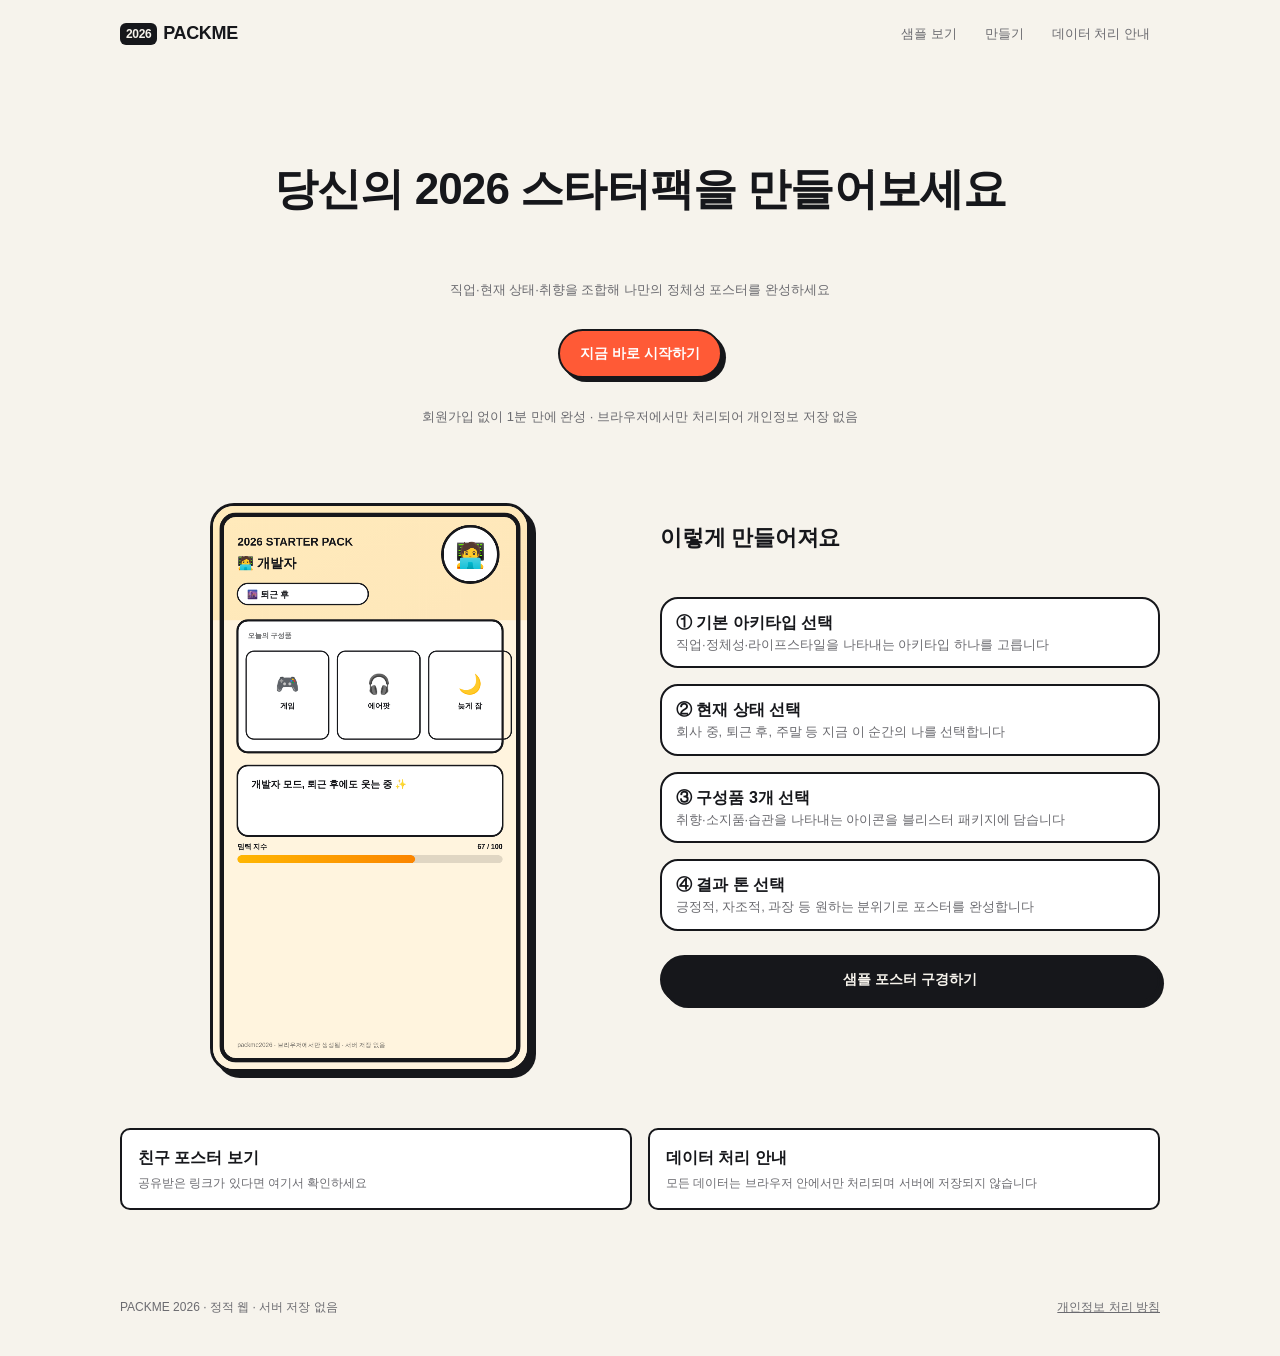
==== index.html @ e0eabcb3 "Implement PACKME 2026 starter-pack poster as a static web app 4-step wizard (archetype, current stat" ====
<!doctype html>
<html lang="ko">
<head>
<meta charset="utf-8">
<meta name="viewport" content="width=device-width, initial-scale=1">
<title>PACKME 2026 — 나만의 스타터팩 포스터</title>
<meta name="description" content="직업·현재 상태·취향을 조합해 1분 만에 나만의 2026 스타터팩 포스터를 만들고 공유하세요. 회원가입 없이, 브라우저에서만 처리됩니다.">
<link rel="icon" href="data:image/svg+xml,%3Csvg xmlns=%27http://www.w3.org/2000/svg%27 viewBox=%270 0 100 100%27%3E%3Ctext y=%27.9em%27 font-size=%2790%27%3E%F0%9F%93%A6%3C/text%3E%3C/svg%3E">
<link rel="stylesheet" href="assets/css/style.css">
</head>
<body>
  <header class="topbar">
    <a class="brand" href="index.html"><span class="badge">2026</span> PACKME</a>
    <div class="spacer"></div>
    <nav>
      <a href="sample.html">샘플 보기</a>
      <a href="create.html">만들기</a>
      <a href="privacy.html">데이터 처리 안내</a>
    </nav>
  </header>

  <main class="wrap">
    <section class="hero">
      <h1 class="t-xl">당신의 2026 스타터팩을 만들어보세요</h1>
      <p class="t-sm">직업·현재 상태·취향을 조합해 나만의 정체성 포스터를 완성하세요</p>
      <div class="btn-row">
        <a class="btn accent" href="create.html">지금 바로 시작하기</a>
      </div>
      <p class="t-sm">회원가입 없이 1분 만에 완성 · 브라우저에서만 처리되어 개인정보 저장 없음</p>
    </section>

    <section class="split" style="margin-top:48px;">
      <div class="col gap-16 align-center" style="align-items:center;">
        <div class="poster-frame" data-tone="positive" style="max-width:320px;">
          <canvas id="homePreview"></canvas>
        </div>
      </div>
      <div class="col gap-24">
        <h2 class="t-lg">이렇게 만들어져요</h2>
        <div class="col gap-16">
          <div class="box tight">
            <div class="t-md">① 기본 아키타입 선택</div>
            <div class="t-sm">직업·정체성·라이프스타일을 나타내는 아키타입 하나를 고릅니다</div>
          </div>
          <div class="box tight">
            <div class="t-md">② 현재 상태 선택</div>
            <div class="t-sm">회사 중, 퇴근 후, 주말 등 지금 이 순간의 나를 선택합니다</div>
          </div>
          <div class="box tight">
            <div class="t-md">③ 구성품 3개 선택</div>
            <div class="t-sm">취향·소지품·습관을 나타내는 아이콘을 블리스터 패키지에 담습니다</div>
          </div>
          <div class="box tight">
            <div class="t-md">④ 결과 톤 선택</div>
            <div class="t-sm">긍정적, 자조적, 과장 등 원하는 분위기로 포스터를 완성합니다</div>
          </div>
        </div>
        <a class="btn primary" href="sample.html">샘플 포스터 구경하기</a>
      </div>
    </section>

    <section class="row wrap-row gap-16 justify-center" style="margin-top:56px;">
      <a class="link-card" href="shared.html">
        <div class="title">친구 포스터 보기</div>
        <div class="desc">공유받은 링크가 있다면 여기서 확인하세요</div>
      </a>
      <a class="link-card" href="privacy.html">
        <div class="title">데이터 처리 안내</div>
        <div class="desc">모든 데이터는 브라우저 안에서만 처리되며 서버에 저장되지 않습니다</div>
      </a>
    </section>
  </main>

  <footer class="footer">
    <span>PACKME 2026 · 정적 웹 · 서버 저장 없음</span>
    <span><a href="privacy.html">개인정보 처리 방침</a></span>
  </footer>

  <script src="assets/js/data.js"></script>
  <script src="assets/js/state.js"></script>
  <script src="assets/js/poster.js"></script>
  <script>
    (function () {
      var canvas = document.getElementById("homePreview");
      var sample = {
        archetype: "dev", state: "afterwork", taste: "gaming",
        belonging: "airpods", habit: "lateNight", tone: "positive", captionSeed: 0
      };
      PackmePoster.render(canvas, sample);
    })();
  </script>
</body>
</html>
---- assets/css/style.css ----
/* PACKME 2026 — design system
   Blister-pack packaging aesthetic: bold outlines, sticker corners, punchy type. */

:root {
  --ink: #16171b;
  --paper: #f6f3ec;
  --panel: #ffffff;
  --line: #16171b;
  --muted: #6b6b70;
  --accent: #ff5a36;
  --accent-ink: #16171b;
  --radius: 18px;
  --radius-sm: 10px;
  --shadow-hard: 6px 6px 0 var(--line);
  --shadow-hard-sm: 4px 4px 0 var(--line);
  --gap: 16px;
  --maxw: 1080px;

  /* tone themes (overridden per data-tone) */
  --tone-a: #ffb703;
  --tone-b: #fb8500;
  --tone-bg: #fff4de;
  --tone-text: #16171b;
}

[data-tone="positive"] {
  --tone-a: #ffb703;
  --tone-b: #fb8500;
  --tone-bg: #fff4de;
  --tone-text: #16171b;
}
[data-tone="selfmock"] {
  --tone-a: #6b6b70;
  --tone-b: #2b2b2b;
  --tone-bg: #e7e5e2;
  --tone-text: #16171b;
}
[data-tone="exaggerated"] {
  --tone-a: #39ff14;
  --tone-b: #ff00e5;
  --tone-bg: #0a0a0a;
  --tone-text: #f6f3ec;
}
[data-tone="relaxed"] {
  --tone-a: #cdeac0;
  --tone-b: #d8c9f0;
  --tone-bg: #f6f1fb;
  --tone-text: #16171b;
}
[data-tone="chaos"] {
  --tone-a: #ff3b30;
  --tone-b: #0a84ff;
  --tone-bg: #0d0d0f;
  --tone-text: #f6f3ec;
}

* { box-sizing: border-box; }
html, body { margin: 0; padding: 0; }
body {
  font-family: "Pretendard", "Apple SD Gothic Neo", "Malgun Gothic", -apple-system, BlinkMacSystemFont, sans-serif;
  background: var(--paper);
  color: var(--ink);
  line-height: 1.5;
  -webkit-font-smoothing: antialiased;
}

a { color: inherit; }

img, svg { max-width: 100%; display: block; }

.wrap {
  max-width: var(--maxw);
  margin: 0 auto;
  padding: 20px 20px 64px;
}

/* ---------- header / nav ---------- */
.topbar {
  display: flex;
  align-items: center;
  gap: 12px;
  max-width: var(--maxw);
  margin: 0 auto;
  padding: 18px 20px;
}
.brand {
  font-weight: 800;
  font-size: 18px;
  letter-spacing: -0.02em;
  text-decoration: none;
  display: flex;
  align-items: center;
  gap: 6px;
}
.brand .badge {
  background: var(--ink);
  color: var(--paper);
  border-radius: 6px;
  padding: 2px 6px;
  font-size: 12px;
}
.topbar .spacer { flex: 1; }
.topbar nav { display: flex; gap: 8px; }
.topbar nav a {
  font-size: 13px;
  text-decoration: none;
  color: var(--muted);
  padding: 6px 10px;
  border-radius: 999px;
}
.topbar nav a:hover { background: rgba(0,0,0,0.06); color: var(--ink); }

/* ---------- layout helpers ---------- */
.row { display: flex; flex-direction: row; }
.col { display: flex; flex-direction: column; }
.gap-8 { gap: 8px; }
.gap-12 { gap: 12px; }
.gap-16 { gap: 16px; }
.gap-20 { gap: 20px; }
.gap-24 { gap: 24px; }
.gap-32 { gap: 32px; }
.gap-40 { gap: 40px; }
.gap-48 { gap: 48px; }
.align-center { align-items: center; }
.align-start { align-items: flex-start; }
.justify-center { justify-content: center; }
.justify-between { justify-content: space-between; }
.wrap-row { flex-wrap: wrap; }
.center-text { text-align: center; }
.stack { display: flex; flex-direction: column; }

.split {
  display: grid;
  grid-template-columns: 1fr 1fr;
  gap: 40px;
  align-items: start;
}
@media (max-width: 860px) {
  .split { grid-template-columns: 1fr; }
}

/* ---------- text scale ---------- */
.t-xl { font-size: clamp(28px, 4.4vw, 44px); font-weight: 800; letter-spacing: -0.02em; line-height: 1.15; }
.t-lg { font-size: 22px; font-weight: 800; letter-spacing: -0.01em; }
.t-md { font-size: 16px; font-weight: 700; }
.t-sm { font-size: 13px; color: var(--muted); }
.t-body { font-size: 15px; }

/* ---------- box / card ---------- */
.box {
  background: var(--panel);
  border: 2px solid var(--line);
  border-radius: var(--radius);
  padding: 18px;
}
.box.hard { box-shadow: var(--shadow-hard); }
.box.tight { padding: 12px 14px; }

.tile {
  background: var(--panel);
  border: 2px solid var(--line);
  border-radius: var(--radius-sm);
  padding: 14px;
  cursor: pointer;
  text-align: left;
  display: flex;
  flex-direction: column;
  gap: 4px;
  transition: transform .12s ease, box-shadow .12s ease;
  box-shadow: 3px 3px 0 rgba(22,23,27,0.15);
}
.tile:hover { transform: translate(-1px,-1px); box-shadow: 4px 4px 0 rgba(22,23,27,0.35); }
.tile.selected {
  background: var(--accent);
  color: #fff;
  box-shadow: var(--shadow-hard-sm);
}
.tile .emoji { font-size: 22px; }
.tile .name { font-weight: 700; font-size: 14px; }
.tile .tagline { font-size: 12px; opacity: .8; }

.tile-grid {
  display: grid;
  grid-template-columns: repeat(3, 1fr);
  gap: 12px;
}
@media (max-width: 640px) {
  .tile-grid { grid-template-columns: repeat(2, 1fr); }
}

/* ---------- chips ---------- */
.chip {
  border: 2px solid var(--line);
  background: var(--panel);
  border-radius: 999px;
  padding: 8px 14px;
  font-size: 13px;
  font-weight: 600;
  cursor: pointer;
}
.chip.selected { background: var(--ink); color: var(--paper); }
.chip-row { display: flex; flex-wrap: wrap; gap: 8px; }

/* ---------- radio card (tone picker) ---------- */
.tone-card {
  display: flex;
  align-items: center;
  gap: 14px;
  border: 2px solid var(--line);
  border-radius: var(--radius-sm);
  padding: 14px 16px;
  cursor: pointer;
  background: var(--panel);
}
.tone-card.selected { background: #fff4ec; box-shadow: var(--shadow-hard-sm); }
.tone-card input { width: 18px; height: 18px; accent-color: var(--accent); }
.tone-card .name { font-weight: 800; font-size: 15px; }
.tone-card .desc { font-size: 12px; color: var(--muted); }
.tone-dot {
  width: 22px; height: 22px; border-radius: 50%;
  border: 2px solid var(--line); flex: none;
}

/* ---------- buttons ---------- */
.btn {
  appearance: none;
  border: 2px solid var(--line);
  background: var(--panel);
  color: var(--ink);
  padding: 12px 20px;
  border-radius: 999px;
  font-weight: 700;
  font-size: 14px;
  cursor: pointer;
  text-decoration: none;
  display: inline-flex;
  align-items: center;
  justify-content: center;
  gap: 8px;
  box-shadow: var(--shadow-hard-sm);
  transition: transform .1s ease;
}
.btn:active { transform: translate(2px,2px); box-shadow: none; }
.btn.primary { background: var(--ink); color: var(--paper); }
.btn.accent { background: var(--accent); color: #fff; border-color: var(--line); }
.btn.secondary { background: var(--panel); }
.btn.ghost { border-color: transparent; box-shadow: none; background: transparent; }
.btn:disabled { opacity: .4; cursor: not-allowed; transform: none; box-shadow: var(--shadow-hard-sm); }
.btn.block { width: 100%; }
.btn-row { display: flex; gap: 10px; flex-wrap: wrap; }

/* ---------- progress ---------- */
.steps {
  display: flex; align-items: center; gap: 6px; font-size: 13px; color: var(--muted); flex-wrap: wrap;
}
.steps .current { color: var(--ink); font-weight: 800; }
.steps a { text-decoration: none; color: var(--muted); }
.progress-track {
  height: 8px; border-radius: 999px; background: rgba(0,0,0,0.1); border: 2px solid var(--line); overflow: hidden;
}
.progress-fill { height: 100%; background: var(--accent); }

/* ---------- poster ---------- */
.poster-frame {
  border: 3px solid var(--line);
  border-radius: 24px;
  box-shadow: var(--shadow-hard);
  overflow: hidden;
  background: var(--tone-bg, #fff4de);
  aspect-ratio: 9 / 16;
  width: 100%;
  max-width: 380px;
  position: relative;
}
.poster-frame canvas { width: 100%; height: 100%; display: block; }
.poster-caption-hint { font-size: 12px; color: var(--muted); margin-top: 8px; }

/* ---------- home hero ---------- */
.hero {
  display: flex; flex-direction: column; align-items: center; gap: 16px; text-align: center; padding: 40px 0 16px;
}
.hero .t-sm { max-width: 480px; }

.feature-cards {
  display: grid; grid-template-columns: repeat(4, 1fr); gap: 20px;
}
@media (max-width: 860px) { .feature-cards { grid-template-columns: repeat(2, 1fr); } }
.feature-card {
  border: 2px solid var(--line); border-radius: var(--radius-sm); padding: 18px; text-align: center;
  background: var(--panel);
  display: flex; flex-direction: column; gap: 8px; align-items: center;
}
.feature-card .emoji { font-size: 26px; }

.link-card {
  border: 2px solid var(--line); border-radius: var(--radius-sm); padding: 16px; text-decoration: none; color: var(--ink);
  background: var(--panel); flex: 1; min-width: 220px;
}
.link-card:hover { background: #fff4ec; }
.link-card .title { font-weight: 800; margin-bottom: 4px; }
.link-card .desc { font-size: 12px; color: var(--muted); }

/* ---------- input ---------- */
.input {
  border: 2px solid var(--line);
  border-radius: 999px;
  padding: 10px 16px;
  font-size: 13px;
  width: 100%;
  background: var(--panel);
}

/* ---------- badge / meme meter ---------- */
.meter-track {
  height: 10px; border-radius: 999px; background: rgba(0,0,0,0.12); border: 2px solid var(--line); overflow: hidden;
}
.meter-fill { height: 100%; background: linear-gradient(90deg, var(--tone-a), var(--tone-b)); }

/* ---------- modal ---------- */
.modal-backdrop {
  position: fixed; inset: 0; background: rgba(15,15,17,0.55);
  display: none; align-items: center; justify-content: center; padding: 20px; z-index: 50;
}
.modal-backdrop.open { display: flex; }
.modal {
  background: var(--panel); border: 2px solid var(--line); border-radius: var(--radius);
  box-shadow: var(--shadow-hard); padding: 24px; max-width: 360px; width: 100%;
  display: flex; flex-direction: column; gap: 14px; align-items: center; text-align: center;
}
.qr-box { background: #fff; padding: 10px; border: 2px solid var(--line); border-radius: 12px; }

/* ---------- footer ---------- */
.footer {
  max-width: var(--maxw); margin: 0 auto; padding: 24px 20px 40px; color: var(--muted); font-size: 12px;
  display: flex; justify-content: space-between; flex-wrap: wrap; gap: 8px;
}

/* ---------- toast ---------- */
.toast {
  position: fixed; left: 50%; bottom: 24px; transform: translate(-50%, 20px);
  background: var(--ink); color: var(--paper); padding: 10px 18px; border-radius: 999px; font-size: 13px;
  opacity: 0; pointer-events: none; transition: all .2s ease; z-index: 60; font-weight: 600;
}
.toast.show { opacity: 1; transform: translate(-50%, 0); }

.summary-grid {
  display: grid; grid-template-columns: repeat(3, 1fr); gap: 16px;
}
@media (max-width: 640px) { .summary-grid { grid-template-columns: 1fr; } }

.kv { display: flex; flex-direction: column; gap: 4px; }
.kv .k { font-size: 12px; color: var(--muted); }
.kv .v { font-size: 14px; font-weight: 700; }

.reaction-row { display: flex; gap: 10px; justify-content: center; flex-wrap: wrap; }
.reaction-row .btn.picked { background: var(--accent); color: #fff; }

.privacy-list { display: flex; flex-direction: column; gap: 16px; }
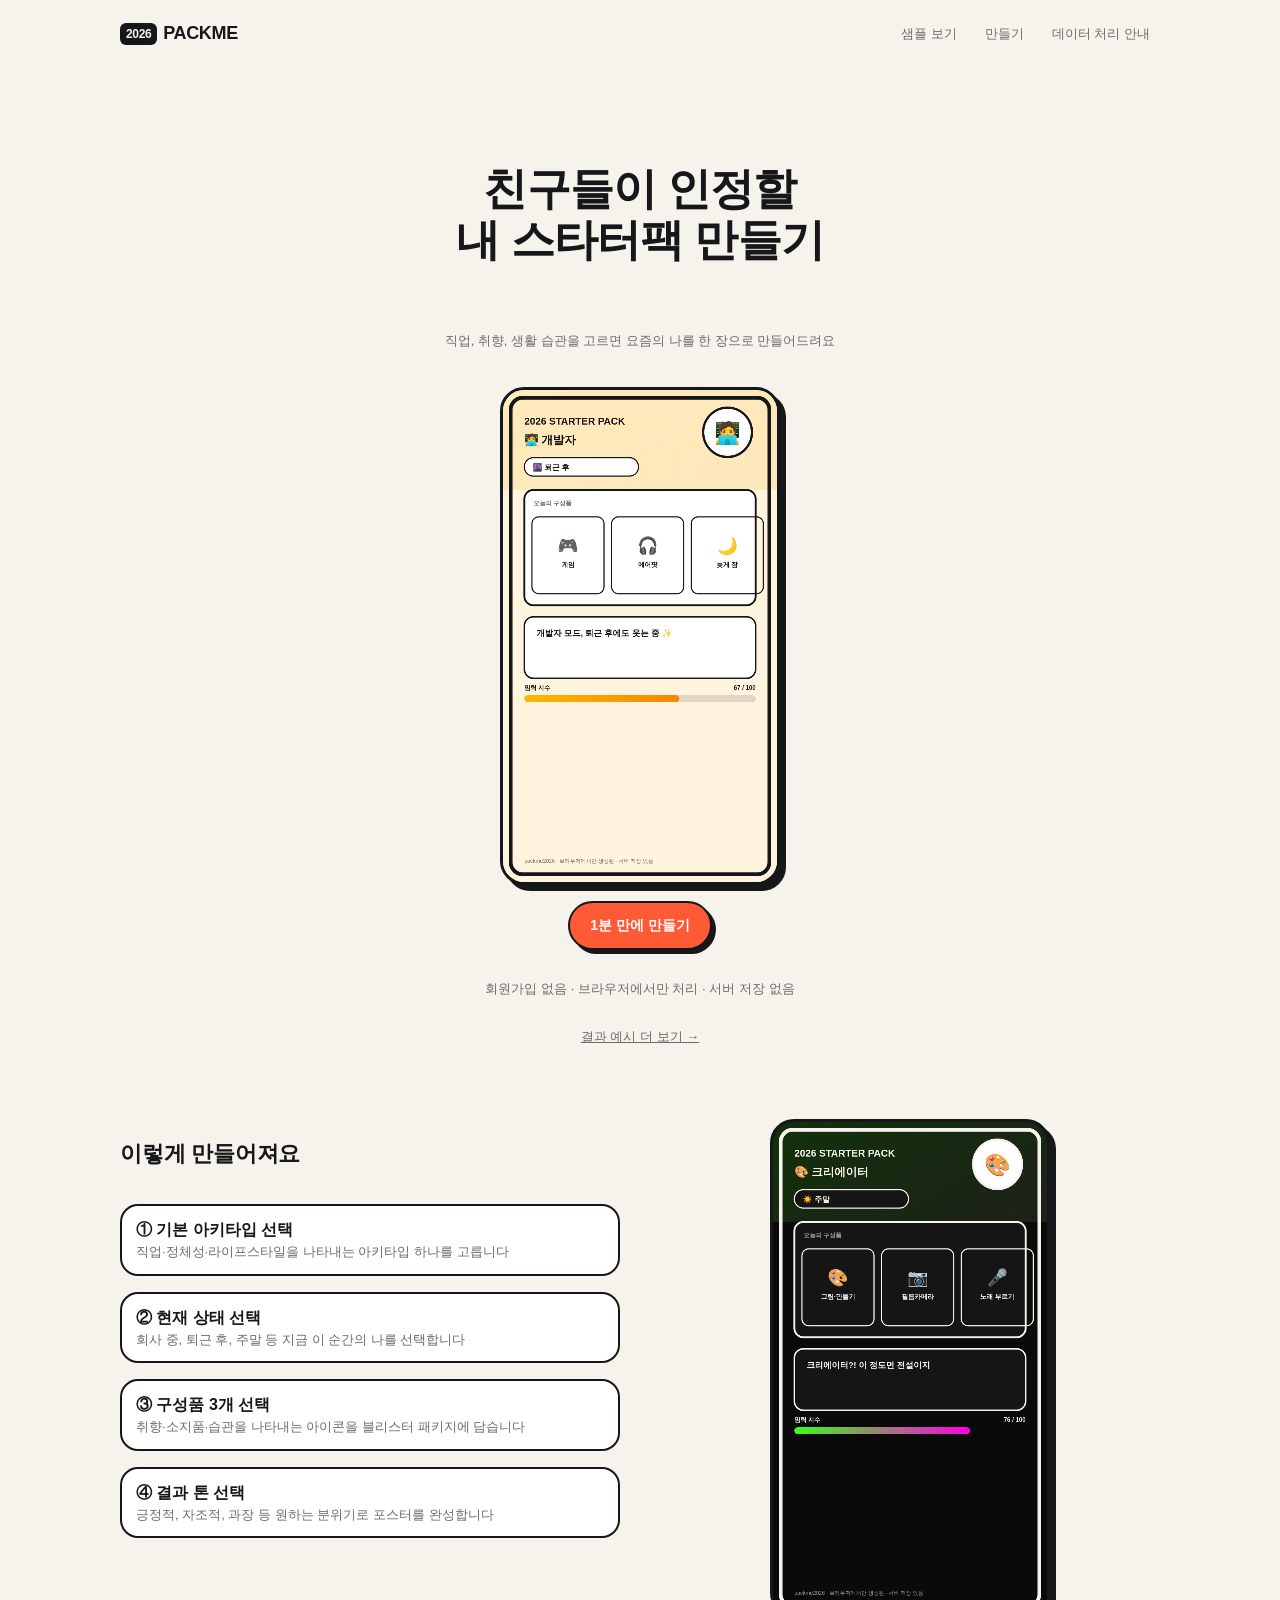
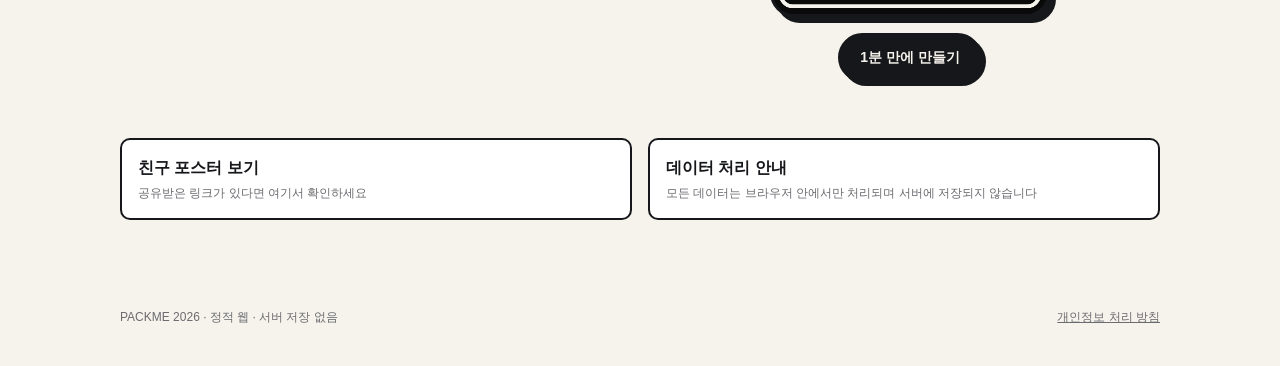
==== commit da75f50a: "Address P0 feedback: landing hero, share fallback, a11y, robustness - Landing hero: single primary C" ====
--- a/index.html
+++ b/index.html
@@ -3,8 +3,13 @@
 <head>
 <meta charset="utf-8">
 <meta name="viewport" content="width=device-width, initial-scale=1">
-<title>PACKME 2026 — 나만의 스타터팩 포스터</title>
-<meta name="description" content="직업·현재 상태·취향을 조합해 1분 만에 나만의 2026 스타터팩 포스터를 만들고 공유하세요. 회원가입 없이, 브라우저에서만 처리됩니다.">
+<title>PACKME — 친구들이 인정할 내 스타터팩 만들기</title>
+<meta name="description" content="직업, 취향, 생활 습관을 고르고 1분 만에 공유 가능한 나만의 스타터팩 포스터를 만들어보세요. 회원가입 없이, 브라우저에서만 처리됩니다.">
+<meta property="og:type" content="website">
+<meta property="og:title" content="친구들이 인정할 내 스타터팩 만들기">
+<meta property="og:description" content="몇 번의 선택으로 요즘의 나를 한 장의 포스터로 만들어보세요.">
+<meta property="og:url" content="https://solandolleh24-sketch.github.io/packme-web/">
+<meta name="theme-color" content="#f6f3ec">
 <link rel="icon" href="data:image/svg+xml,%3Csvg xmlns=%27http://www.w3.org/2000/svg%27 viewBox=%270 0 100 100%27%3E%3Ctext y=%27.9em%27 font-size=%2790%27%3E%F0%9F%93%A6%3C/text%3E%3C/svg%3E">
 <link rel="stylesheet" href="assets/css/style.css">
 </head>
@@ -21,21 +26,22 @@
 
   <main class="wrap">
     <section class="hero">
-      <h1 class="t-xl">당신의 2026 스타터팩을 만들어보세요</h1>
-      <p class="t-sm">직업·현재 상태·취향을 조합해 나만의 정체성 포스터를 완성하세요</p>
+      <h1 class="t-xl">친구들이 인정할<br>내 스타터팩 만들기</h1>
+      <p class="t-sm">직업, 취향, 생활 습관을 고르면 요즘의 나를 한 장으로 만들어드려요</p>
+
+      <div class="poster-frame" data-tone="positive" style="max-width:280px; margin-top:8px;">
+        <canvas id="homePreview"></canvas>
+      </div>
+
       <div class="btn-row">
-        <a class="btn accent" href="create.html">지금 바로 시작하기</a>
+        <a class="btn accent" href="create.html">1분 만에 만들기</a>
       </div>
-      <p class="t-sm">회원가입 없이 1분 만에 완성 · 브라우저에서만 처리되어 개인정보 저장 없음</p>
+      <p class="t-sm">회원가입 없음 · 브라우저에서만 처리 · 서버 저장 없음</p>
+      <a class="t-sm" href="sample.html" style="text-decoration:underline;">결과 예시 더 보기 →</a>
     </section>
 
-    <section class="split" style="margin-top:48px;">
-      <div class="col gap-16 align-center" style="align-items:center;">
-        <div class="poster-frame" data-tone="positive" style="max-width:320px;">
-          <canvas id="homePreview"></canvas>
-        </div>
-      </div>
-      <div class="col gap-24">
+    <section class="split" style="margin-top:56px;">
+      <div class="col gap-16">
         <h2 class="t-lg">이렇게 만들어져요</h2>
         <div class="col gap-16">
           <div class="box tight">
@@ -55,7 +61,12 @@
             <div class="t-sm">긍정적, 자조적, 과장 등 원하는 분위기로 포스터를 완성합니다</div>
           </div>
         </div>
-        <a class="btn primary" href="sample.html">샘플 포스터 구경하기</a>
+      </div>
+      <div class="col gap-16 align-center" style="align-items:center;">
+        <div class="poster-frame" data-tone="exaggerated" style="max-width:280px;">
+          <canvas id="homePreview2"></canvas>
+        </div>
+        <a class="btn primary" href="create.html">1분 만에 만들기</a>
       </div>
     </section>
 
@@ -80,13 +91,16 @@
   <script src="assets/js/state.js"></script>
   <script src="assets/js/poster.js"></script>
   <script>
-    (function () {
-      var canvas = document.getElementById("homePreview");
-      var sample = {
+    (async function () {
+      if (document.fonts && document.fonts.ready) { try { await document.fonts.ready; } catch (e) {} }
+      PackmePoster.render(document.getElementById("homePreview"), {
         archetype: "dev", state: "afterwork", taste: "gaming",
         belonging: "airpods", habit: "lateNight", tone: "positive", captionSeed: 0
-      };
-      PackmePoster.render(canvas, sample);
+      });
+      PackmePoster.render(document.getElementById("homePreview2"), {
+        archetype: "creator", state: "weekend", taste: "craft",
+        belonging: "camera", habit: "singing", tone: "exaggerated", captionSeed: 0
+      });
     })();
   </script>
 </body>
--- a/assets/css/style.css
+++ b/assets/css/style.css
@@ -175,6 +175,8 @@
   color: #fff;
   box-shadow: var(--shadow-hard-sm);
 }
+.tile[aria-pressed="true"] .name::after,
+.tile[aria-pressed="true"] .t-md::after { content: " ✓"; }
 .tile .emoji { font-size: 22px; }
 .tile .name { font-weight: 700; font-size: 14px; }
 .tile .tagline { font-size: 12px; opacity: .8; }
@@ -193,12 +195,16 @@
   border: 2px solid var(--line);
   background: var(--panel);
   border-radius: 999px;
-  padding: 8px 14px;
+  padding: 10px 16px;
+  min-height: 44px;
   font-size: 13px;
   font-weight: 600;
   cursor: pointer;
+  display: inline-flex;
+  align-items: center;
 }
 .chip.selected { background: var(--ink); color: var(--paper); }
+.chip[aria-pressed="true"]::after { content: " ✓"; }
 .chip-row { display: flex; flex-wrap: wrap; gap: 8px; }
 
 /* ---------- radio card (tone picker) ---------- */
@@ -228,6 +234,7 @@
   background: var(--panel);
   color: var(--ink);
   padding: 12px 20px;
+  min-height: 48px;
   border-radius: 999px;
   font-weight: 700;
   font-size: 14px;
@@ -281,6 +288,11 @@
 }
 .hero .t-sm { max-width: 480px; }
 
+@media (max-width: 480px) {
+  .hero { padding: 20px 0 12px; gap: 12px; }
+  .hero .poster-frame { max-width: 190px !important; margin-top: 0 !important; }
+}
+
 .feature-cards {
   display: grid; grid-template-columns: repeat(4, 1fr); gap: 20px;
 }
@@ -356,3 +368,24 @@
 .reaction-row .btn.picked { background: var(--accent); color: #fff; }
 
 .privacy-list { display: flex; flex-direction: column; gap: 16px; }
+
+/* ---------- accessibility: focus + motion ---------- */
+:focus-visible {
+  outline: 3px solid var(--accent);
+  outline-offset: 2px;
+}
+.tile:focus-visible,
+.chip:focus-visible,
+.tone-card:focus-within {
+  outline: 3px solid var(--accent);
+  outline-offset: 2px;
+}
+
+@media (prefers-reduced-motion: reduce) {
+  *, *::before, *::after {
+    animation-duration: 0.01ms !important;
+    animation-iteration-count: 1 !important;
+    transition-duration: 0.01ms !important;
+    scroll-behavior: auto !important;
+  }
+}
